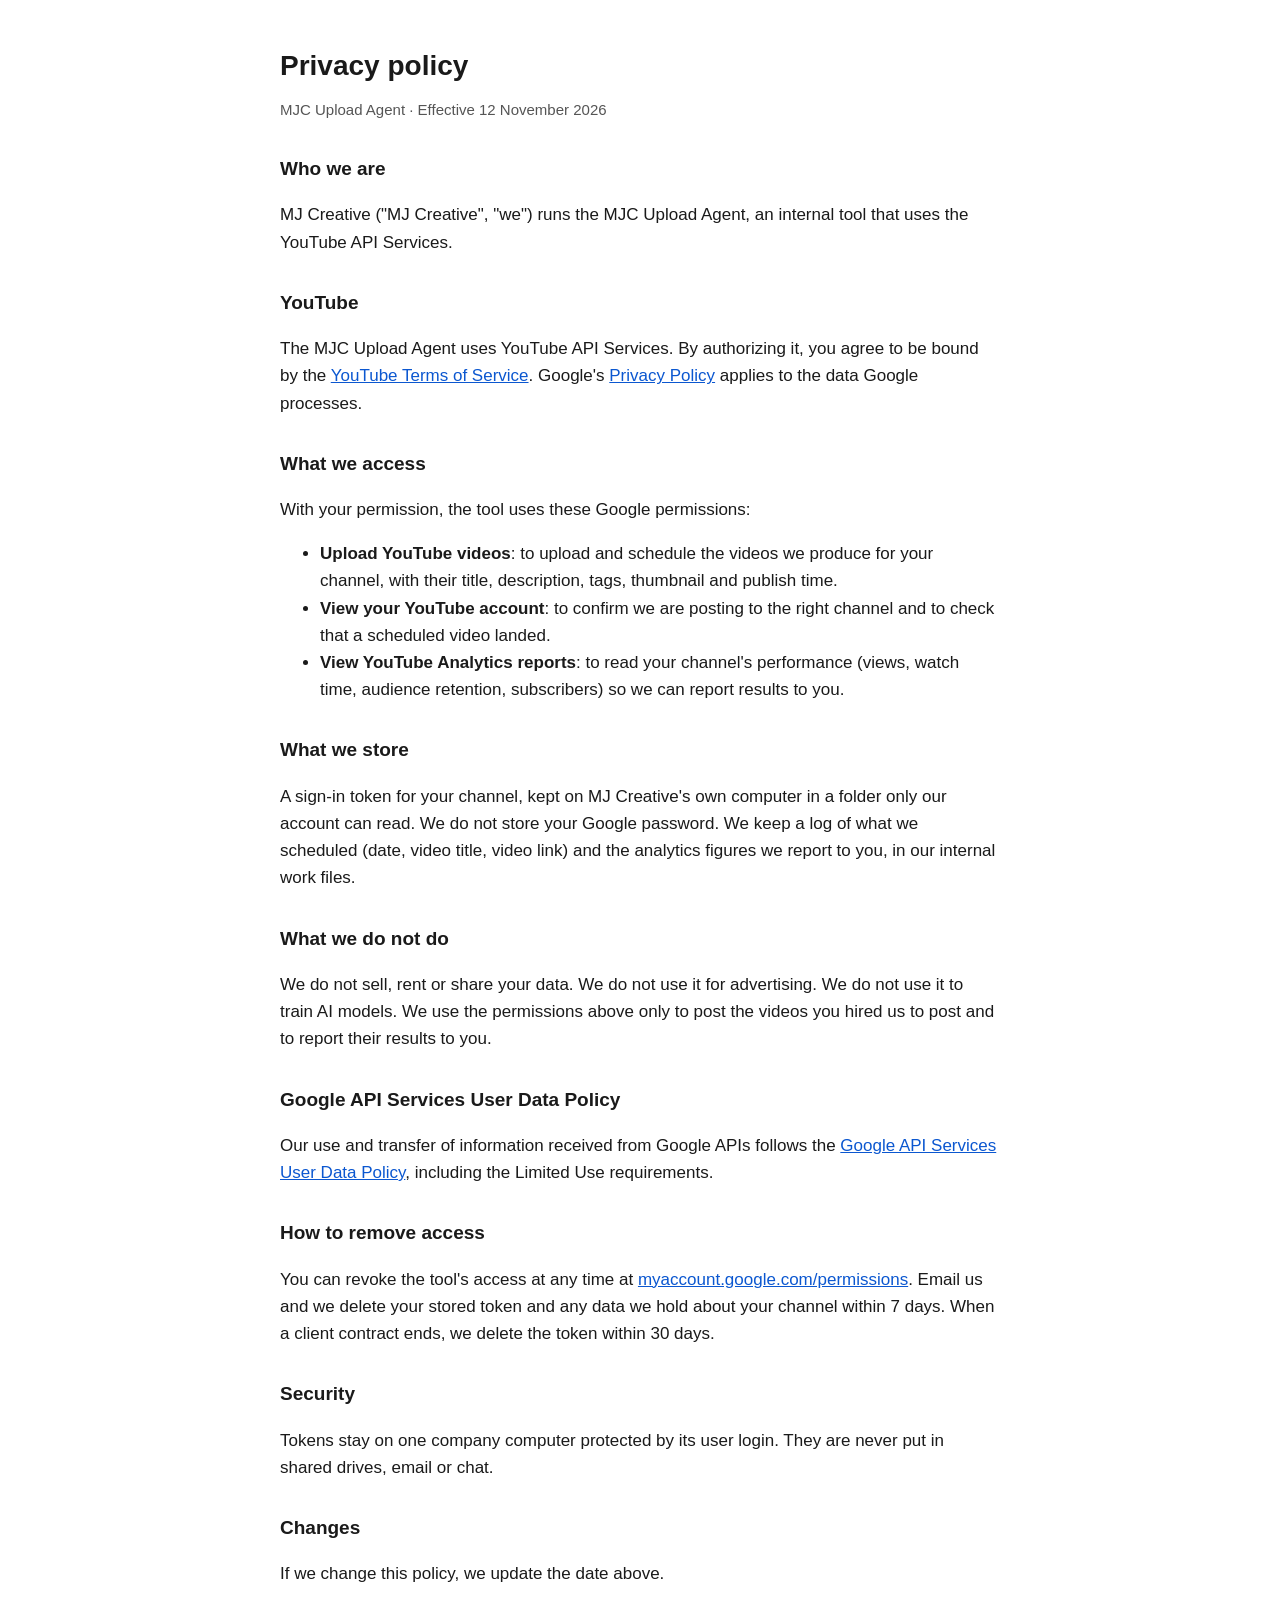
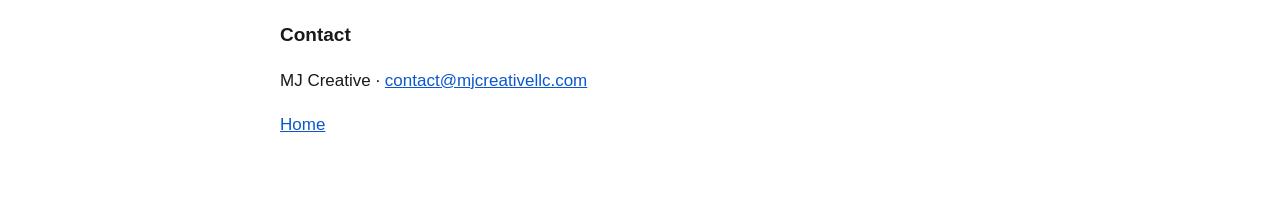
==== privacy.html @ 44df8893 "MJC Upload Agent home and privacy pages" ====
<!doctype html><html lang="en"><head><meta charset="utf-8"><meta name="viewport" content="width=device-width,initial-scale=1">
<title>Privacy Policy</title><meta name="description" content="Privacy policy for the MJC Upload Agent."><link rel="stylesheet" href="style.css"></head>
<body><main>
<h1>Privacy policy</h1>
<p class="muted">MJC Upload Agent · Effective 12 November 2026</p>
<h2>Who we are</h2>
<p>MJ Creative ("MJ Creative", "we") runs the MJC Upload Agent, an internal tool that uses the YouTube API Services.</p>
<h2>YouTube</h2>
<p>The MJC Upload Agent uses YouTube API Services. By authorizing it, you agree to be bound by the <a href="https://www.youtube.com/t/terms">YouTube Terms of Service</a>. Google's <a href="https://policies.google.com/privacy">Privacy Policy</a> applies to the data Google processes.</p>
<h2>What we access</h2>
<p>With your permission, the tool uses these Google permissions:</p>
<ul>
<li><b>Upload YouTube videos</b>: to upload and schedule the videos we produce for your channel, with their title, description, tags, thumbnail and publish time.</li>
<li><b>View your YouTube account</b>: to confirm we are posting to the right channel and to check that a scheduled video landed.</li>
<li><b>View YouTube Analytics reports</b>: to read your channel's performance (views, watch time, audience retention, subscribers) so we can report results to you.</li>
</ul>
<h2>What we store</h2>
<p>A sign-in token for your channel, kept on MJ Creative's own computer in a folder only our account can read. We do not store your Google password. We keep a log of what we scheduled (date, video title, video link) and the analytics figures we report to you, in our internal work files.</p>
<h2>What we do not do</h2>
<p>We do not sell, rent or share your data. We do not use it for advertising. We do not use it to train AI models. We use the permissions above only to post the videos you hired us to post and to report their results to you.</p>
<h2>Google API Services User Data Policy</h2>
<p>Our use and transfer of information received from Google APIs follows the <a href="https://developers.google.com/terms/api-services-user-data-policy">Google API Services User Data Policy</a>, including the Limited Use requirements.</p>
<h2>How to remove access</h2>
<p>You can revoke the tool's access at any time at <a href="https://myaccount.google.com/permissions">myaccount.google.com/permissions</a>. Email us and we delete your stored token and any data we hold about your channel within 7 days. When a client contract ends, we delete the token within 30 days.</p>
<h2>Security</h2>
<p>Tokens stay on one company computer protected by its user login. They are never put in shared drives, email or chat.</p>
<h2>Changes</h2>
<p>If we change this policy, we update the date above.</p>
<h2>Contact</h2>
<p>MJ Creative · <a href="mailto:contact@mjcreativellc.com">contact@mjcreativellc.com</a></p>
<p><a href="index.html">Home</a></p>
</main></body></html>
---- style.css ----
:root{--bg:#fff;--fg:#1a1a1a;--muted:#555;--line:#e5e5e5;--link:#0b57d0}
@media (prefers-color-scheme:dark){:root{--bg:#121212;--fg:#ececec;--muted:#aaa;--line:#2a2a2a;--link:#8ab4f8}}
body{margin:0;background:var(--bg);color:var(--fg);font:17px/1.6 -apple-system,BlinkMacSystemFont,"Segoe UI",Roboto,sans-serif}
main{max-width:720px;margin:0 auto;padding:48px 16px 64px}
h1{font-size:28px;line-height:1.25;margin:0 0 8px}h2{font-size:19px;margin:32px 0 8px}
p,li{color:var(--fg)}.muted{color:var(--muted);font-size:15px}a{color:var(--link)}
footer{border-top:1px solid var(--line);margin-top:48px;padding-top:16px}
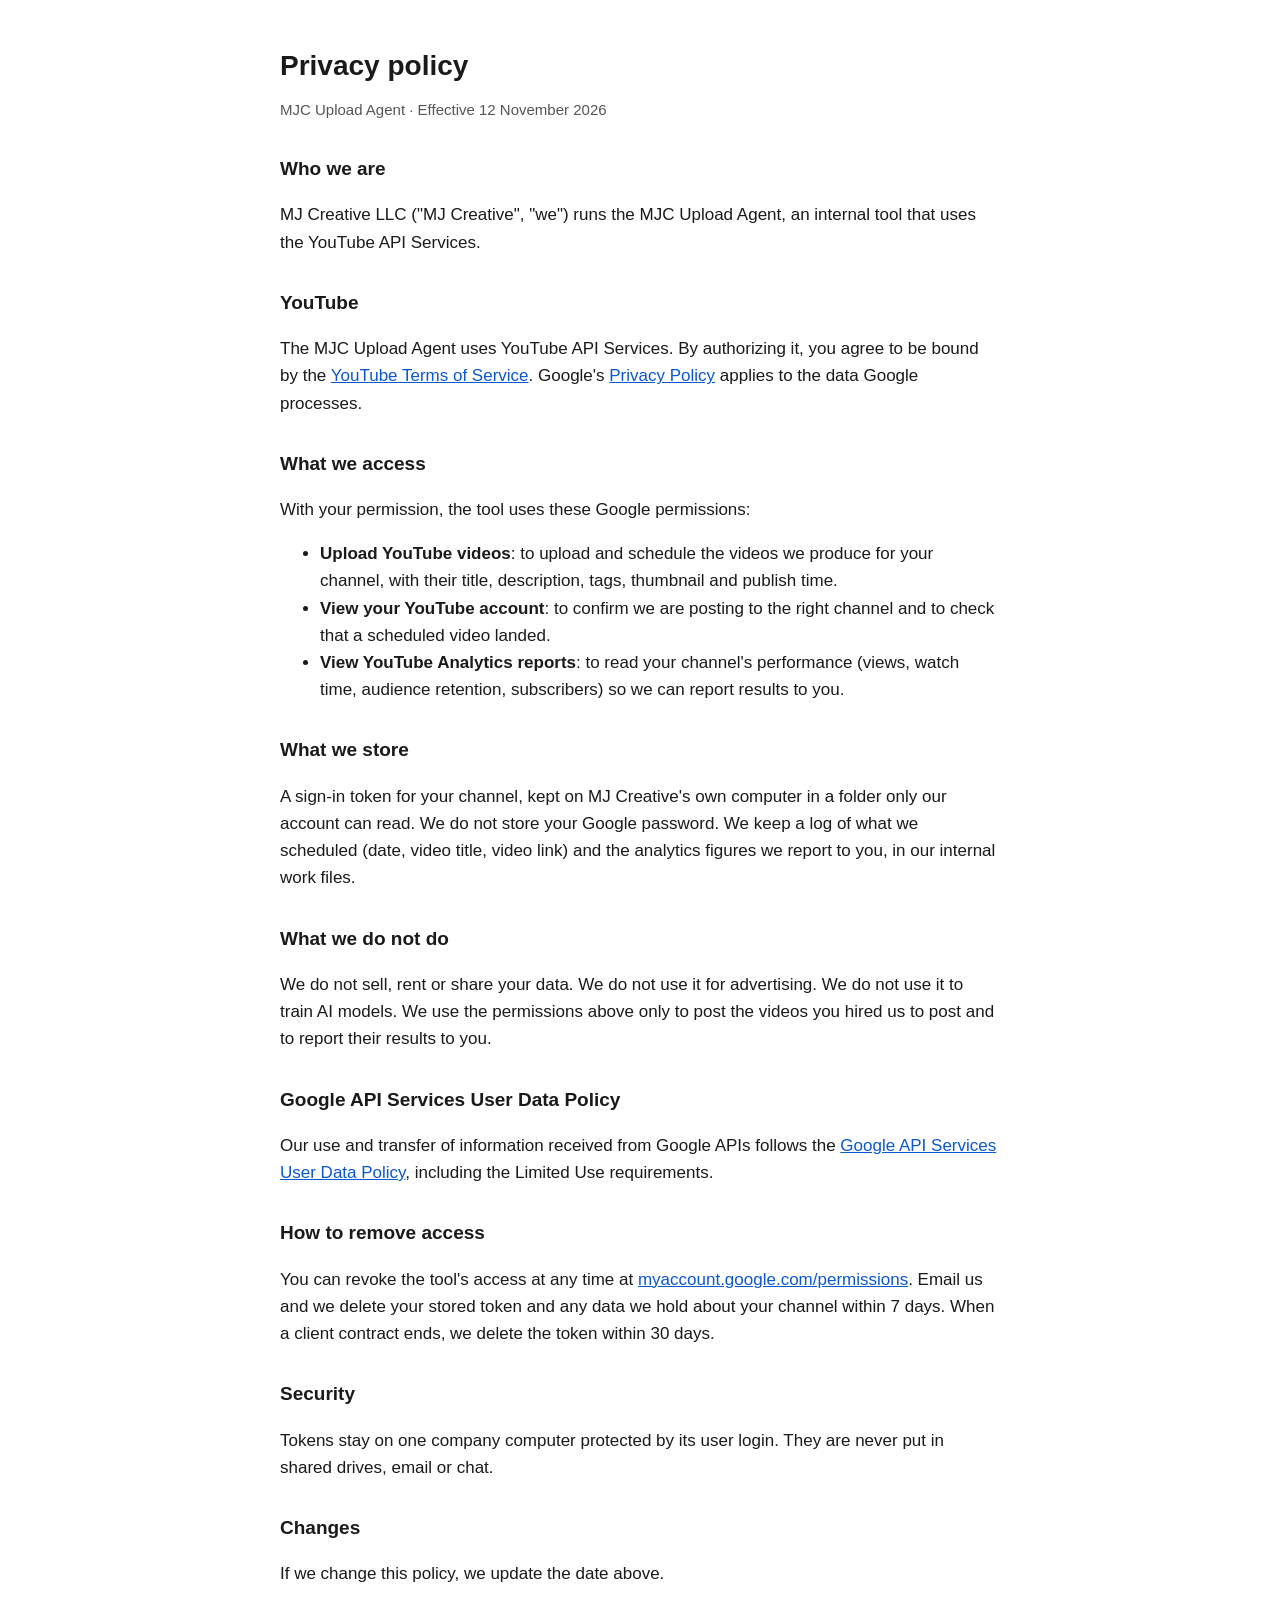
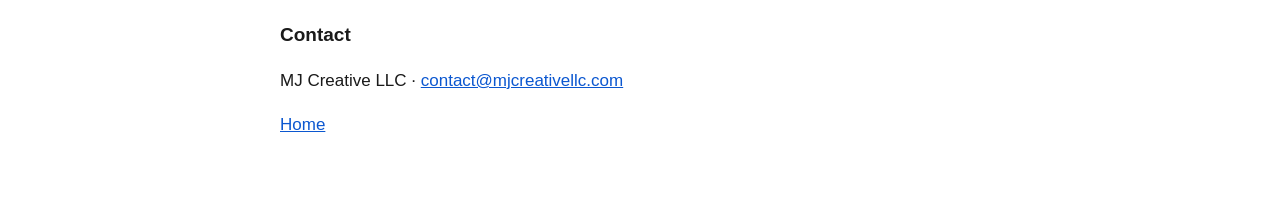
==== commit 3f962ac2: "Legal name: MJ Creative LLC" ====
--- a/privacy.html
+++ b/privacy.html
@@ -4,7 +4,7 @@
 <h1>Privacy policy</h1>
 <p class="muted">MJC Upload Agent · Effective 12 November 2026</p>
 <h2>Who we are</h2>
-<p>MJ Creative ("MJ Creative", "we") runs the MJC Upload Agent, an internal tool that uses the YouTube API Services.</p>
+<p>MJ Creative LLC ("MJ Creative", "we") runs the MJC Upload Agent, an internal tool that uses the YouTube API Services.</p>
 <h2>YouTube</h2>
 <p>The MJC Upload Agent uses YouTube API Services. By authorizing it, you agree to be bound by the <a href="https://www.youtube.com/t/terms">YouTube Terms of Service</a>. Google's <a href="https://policies.google.com/privacy">Privacy Policy</a> applies to the data Google processes.</p>
 <h2>What we access</h2>
@@ -27,6 +27,6 @@
 <h2>Changes</h2>
 <p>If we change this policy, we update the date above.</p>
 <h2>Contact</h2>
-<p>MJ Creative · <a href="mailto:contact@mjcreativellc.com">contact@mjcreativellc.com</a></p>
+<p>MJ Creative LLC · <a href="mailto:contact@mjcreativellc.com">contact@mjcreativellc.com</a></p>
 <p><a href="index.html">Home</a></p>
 </main></body></html>
